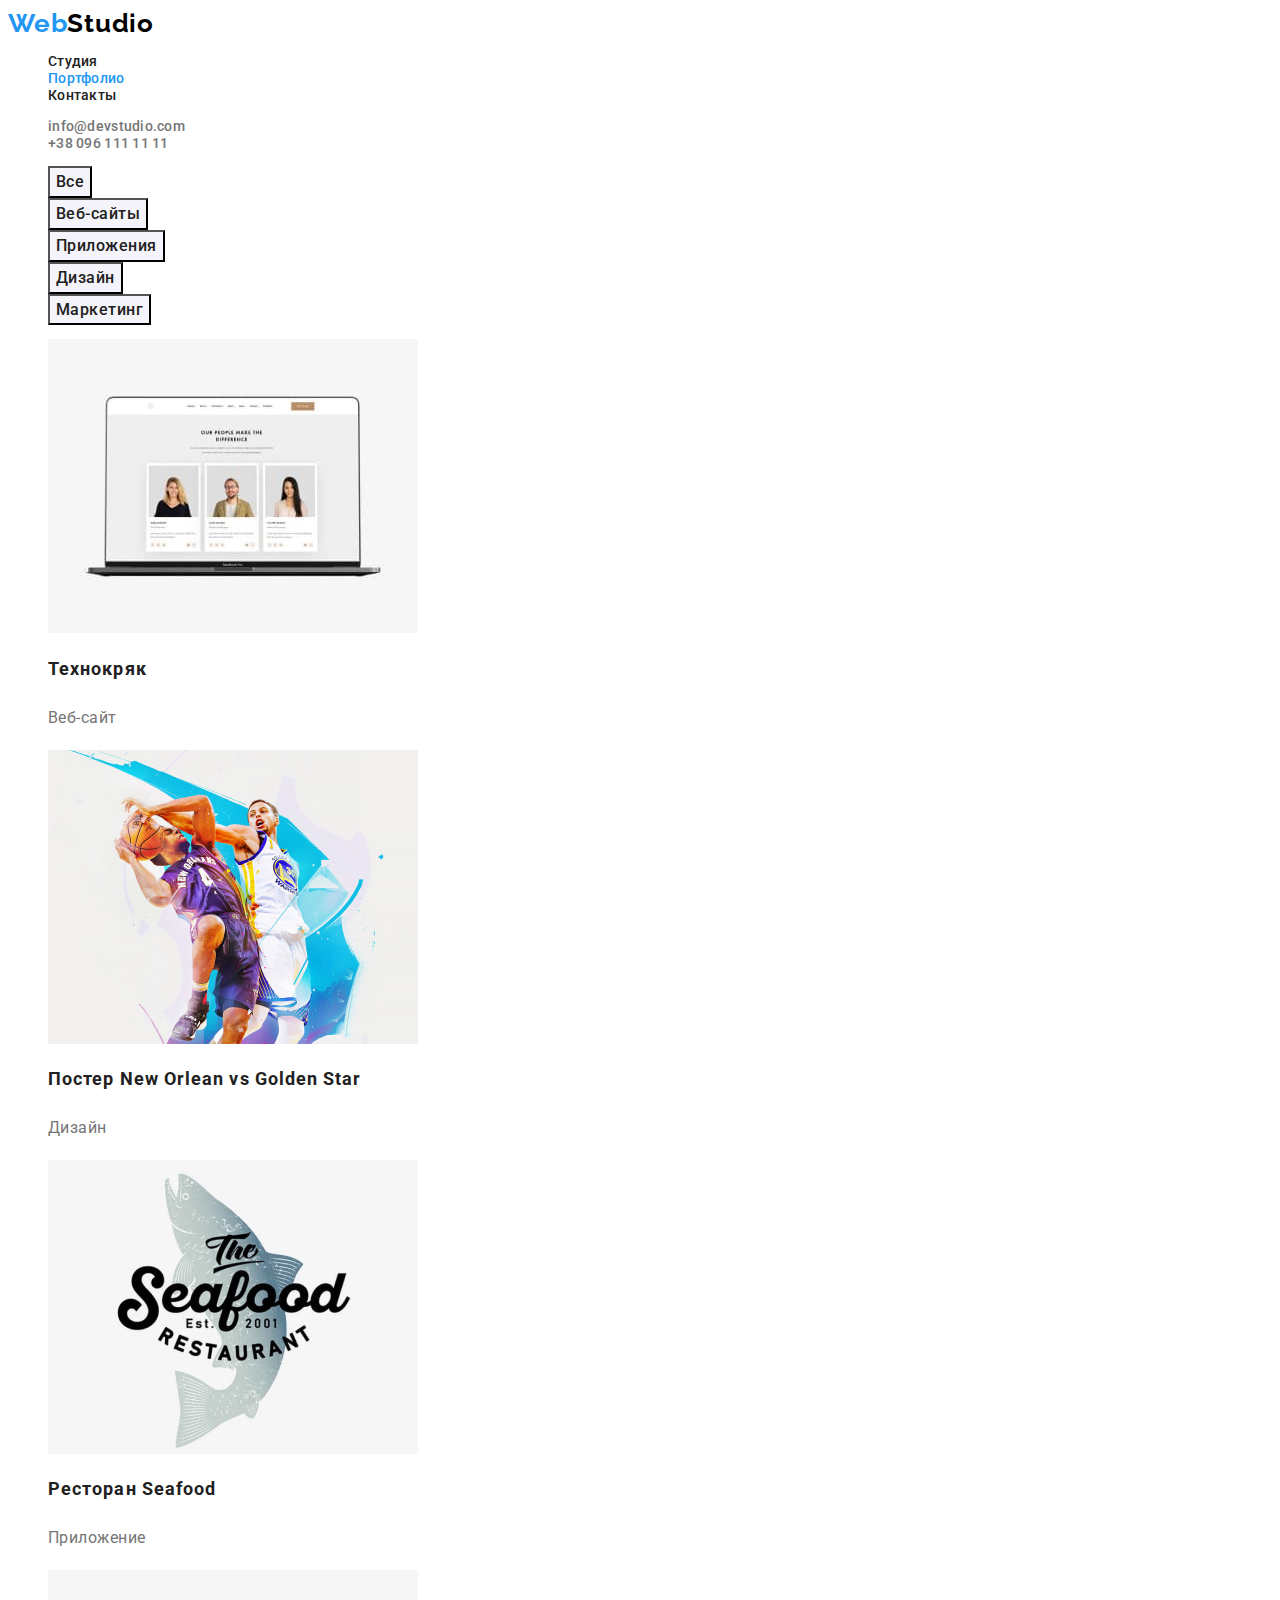
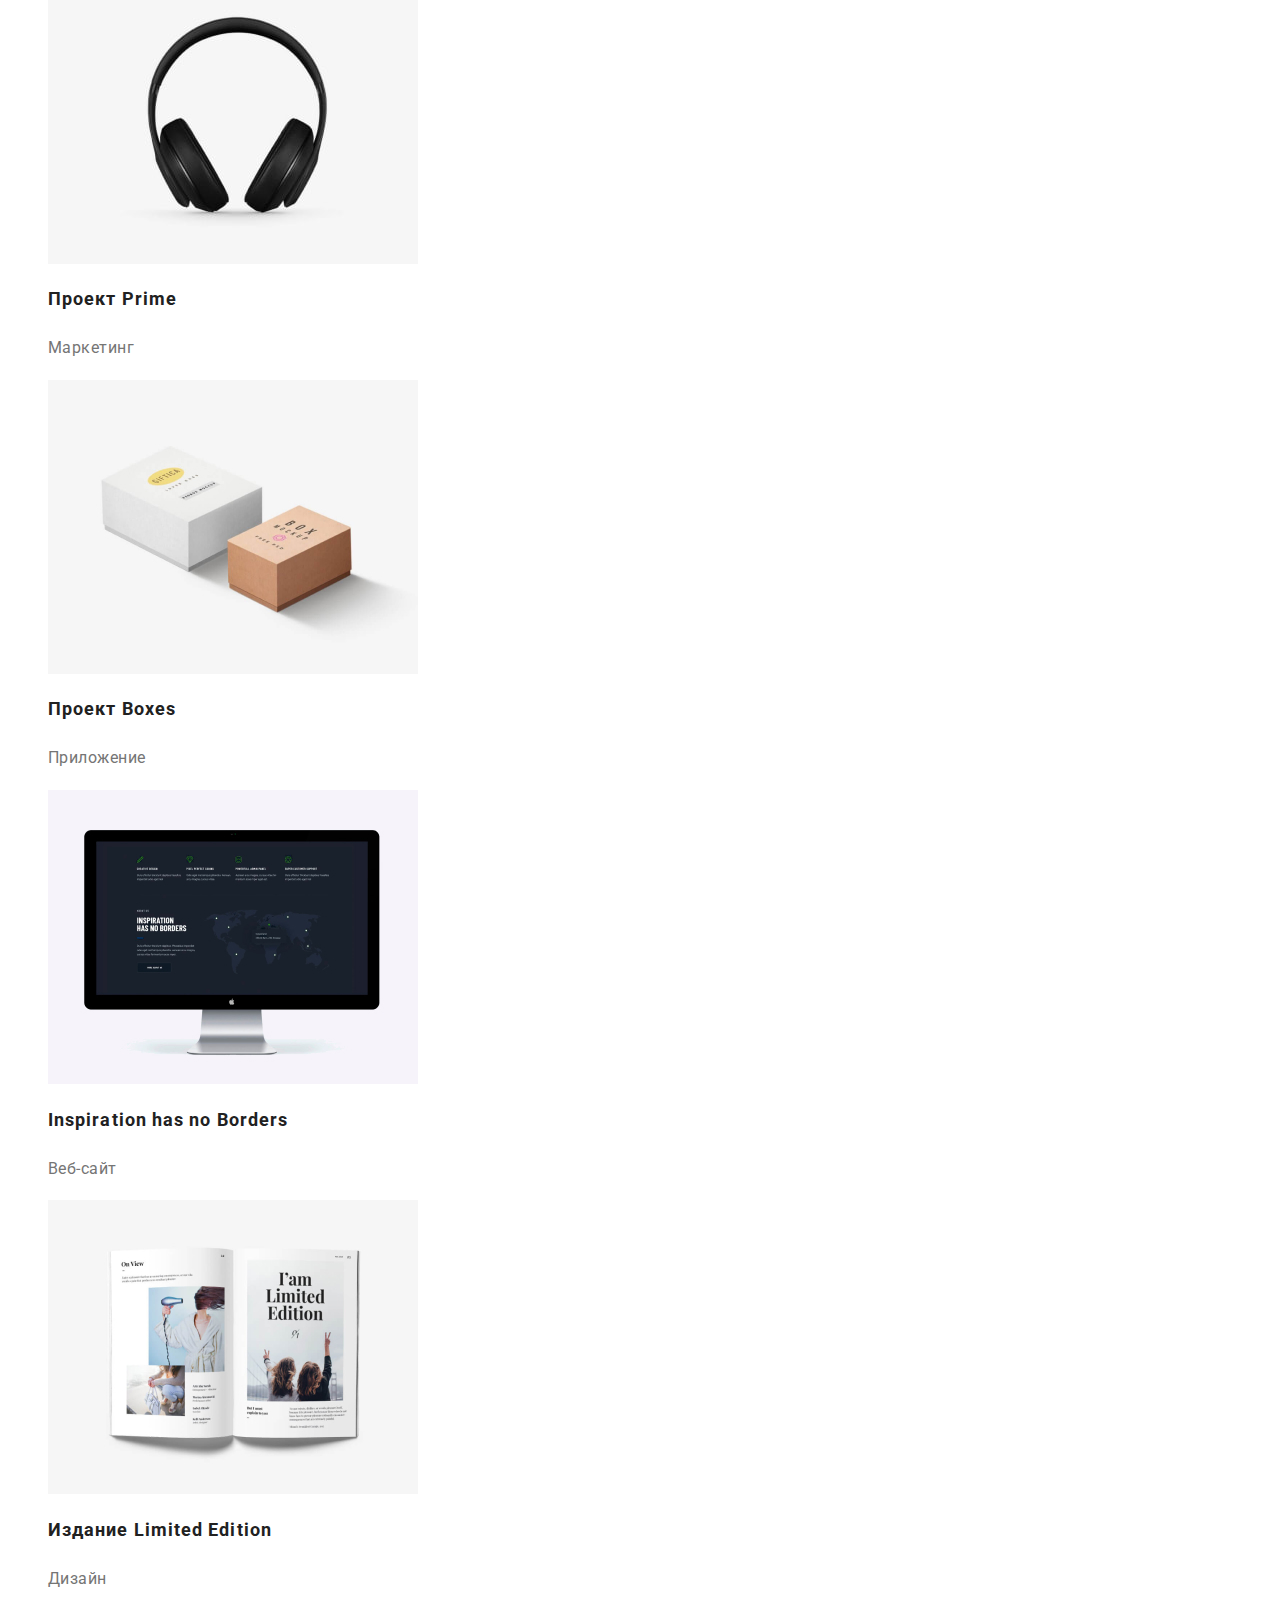
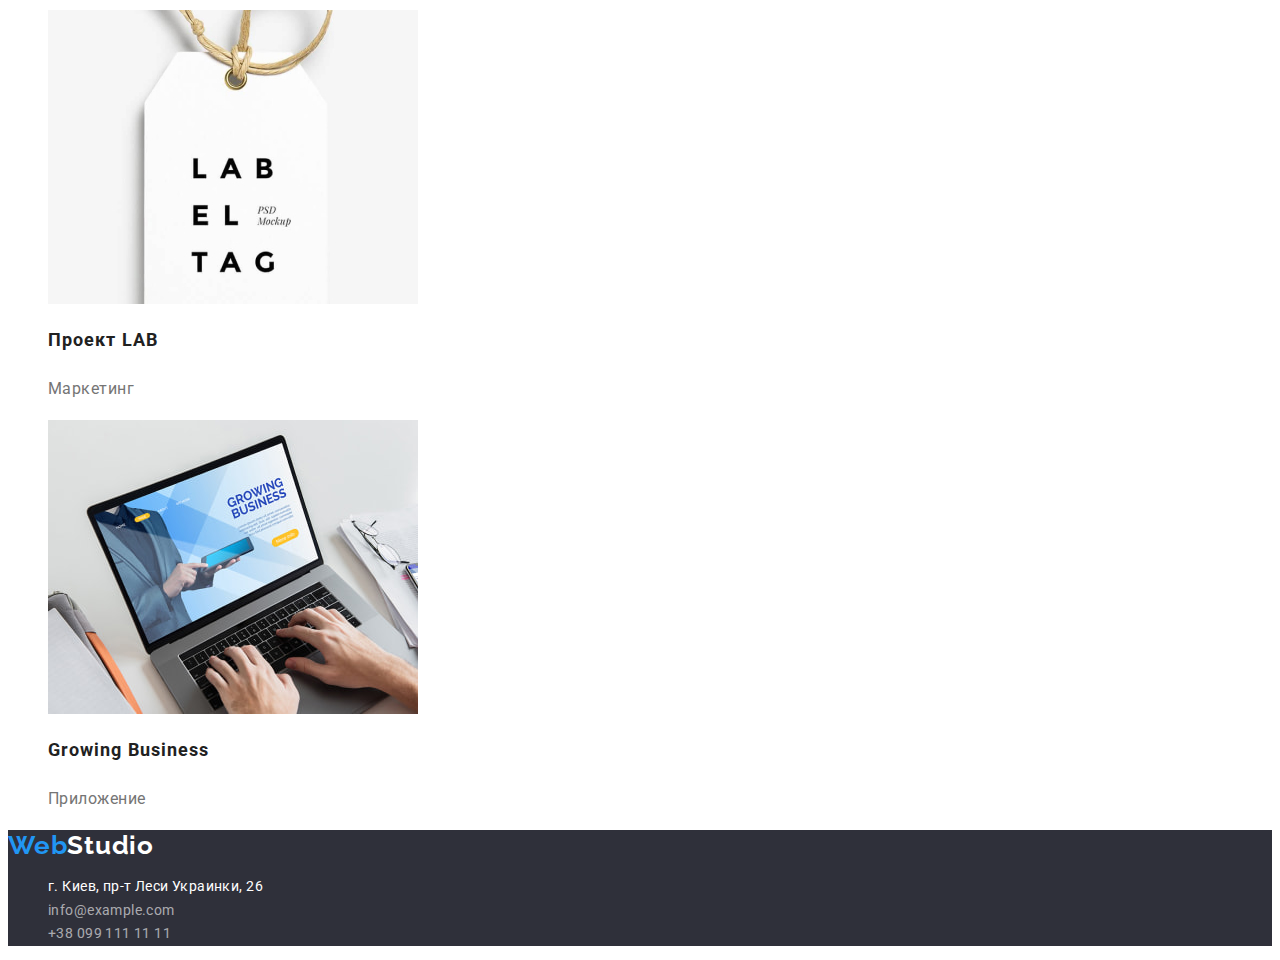
==== portfolio.html @ 7aa1b7e0 "Initial commit" ====
<!DOCTYPE html>
<html lang="ru">
  <head>
    <meta charset="UTF-8" />
    <meta http-equiv="X-UA-Compatible" content="IE=edge" />
    <meta name="viewport" content="width=device-width, initial-scale=1.0" />
    <title>Портфолио</title>
    <link rel="preconnect" href="https://fonts.googleapis.com" />
    <link rel="preconnect" href="https://fonts.gstatic.com" crossorigin />
    <link
      href="https://fonts.googleapis.com/css2?family=Raleway:wght@700&family=Roboto:wght@400;500;700;900&display=swap"
      rel="stylesheet"
    />
    <link rel="stylesheet" href="./css/styles.css" />
  </head>

  <body>
    <header class="header">
      <nav>
        <a class="logo" href="./index.html">
          Web<span class="header-logo">Studio</span></a
        >

        <ul class="nav">
          <li><a class="nav-list" href="./index.html">Студия</a></li>
          <li>
            <a class="nav-list current" href="./portfolio.html">Портфолио</a>
          </li>
          <li><a class="nav-list" href="">Контакты</a></li>
        </ul>
      </nav>
      <ul class="nav-auth">
        <li>
          <a class="mail nav-list" href="mailto:info@devstudio.com"
            >info@devstudio.com</a
          >
        </li>
        <li>
          <a class="mail nav-list" href="tel:380961111111">+38 096 111 11 11</a>
        </li>
      </ul>
    </header>
    <main>
      <section>
        <h1 class="visually-hidden">Примеры работ веб-студии</h1>
        <ul class="filter">
          <li><button class="button" type="button">Все</button></li>
          <li><button class="button" type="button">Веб-сайты</button></li>
          <li><button class="button" type="button">Приложения</button></li>
          <li><button class="button" type="button">Дизайн</button></li>
          <li><button class="button" type="button">Маркетинг</button></li>
        </ul>
        <ul class="portfolio-list">
          <li class="portfolio-item">
            <a class="portfolio-decor" href="">
              <img
                src="./images/portfolio/technokrjak.jpg"
                alt="Изображение ноутбука"
                width="370"
                height="294"
              />
              <h2 class="portfolio-company">Технокряк</h2>
              <p class="portfolio-desc">Веб-сайт</p>
            </a>
          </li>
          <li class="portfolio-item">
            <a class="portfolio-decor" href="">
              <img
                src="./images/portfolio/new-orlean.jpg"
                alt="Постер New Orlean"
                width="370"
                height="294"
              />
              <h2 class="portfolio-company">
                Постер New Orlean vs Golden Star
              </h2>
              <p class="portfolio-desc">Дизайн</p>
            </a>
          </li>
          <li class="portfolio-item">
            <a class="portfolio-decor" href="">
              <img
                src="./images/portfolio/seafood.jpg"
                alt="Ресторан Seafood"
                width="370"
                height="294"
              />
              <h2 class="portfolio-company">Ресторан Seafood</h2>
              <p class="portfolio-desc">Приложение</p>
            </a>
          </li>
          <li class="portfolio-item">
            <a class="portfolio-decor" href="">
              <img
                src="./images/portfolio/prime.jpg"
                alt="Наушники"
                width="370"
                height="294"
              />
              <h2 class="portfolio-company">Проект Prime</h2>
              <p class="portfolio-desc">Маркетинг</p>
            </a>
          </li>
          <li class="portfolio-item">
            <a class="portfolio-decor" href="">
              <img
                src="./images/portfolio/boxes.jpg"
                alt="Две коробки"
                width="370"
                height="294"
              />
              <h2 class="portfolio-company">Проект Boxes</h2>
              <p class="portfolio-desc">Приложение</p>
            </a>
          </li>
          <li class="portfolio-item">
            <a class="portfolio-decor" href="">
              <img
                src="./images/portfolio/inspiration.jpg"
                alt="Компьютер"
                width="370"
                height="294"
              />
              <h2 class="portfolio-company">Inspiration has no Borders</h2>
              <p class="portfolio-desc">Веб-сайт</p>
            </a>
          </li>
          <li class="portfolio-item">
            <a class="portfolio-decor" href="">
              <img
                src="./images/portfolio/limited-edition.jpg"
                alt="Книга"
                width="370"
                height="294"
              />
              <h2 class="portfolio-company">Издание Limited Edition</h2>
              <p class="portfolio-desc">Дизайн</p>
            </a>
          </li>
          <li class="portfolio-item">
            <a class="portfolio-decor" href="">
              <img
                src="./images/portfolio/lab.jpg"
                alt="Бирка"
                width="370"
                height="294"
              />
              <h2 class="portfolio-company">Проект LAB</h2>
              <p class="portfolio-desc">Маркетинг</p>
            </a>
          </li>
          <li class="portfolio-item">
            <a class="portfolio-decor" href="">
              <img
                src="./images/portfolio/growing-business.jpg"
                alt="Ноутбук"
                width="370"
                height="294"
              />
              <h2 class="portfolio-company">Growing Business</h2>
              <p class="portfolio-desc">Приложение</p>
            </a>
          </li>
        </ul>
      </section>
    </main>
    <footer class="footer">
      <a class="logo" href="./index.html">
        Web<span class="footer-logo">Studio</span></a
      >
      <address>
        <ul class="ul-adress">
          <li>
            <a
              class="adress"
              href="https://goo.gl/maps/PAiW9LLceKNYEAaVA"
              target="_blank"
              rel="noreferrer noopener nofollow"
              >г. Киев, пр-т Леси Украинки, 26</a
            >
          </li>
          <li>
            <a class="transparency adress" href="mailto:info@example.com"
              >info@example.com</a
            >
          </li>
          <li>
            <a class="transparency adress" href="tel:380991111111"
              >+38 099 111 11 11</a
            >
          </li>
        </ul>
      </address>
    </footer>
  </body>
</html>
---- css/styles.css ----
:root {
    --color-text: #757575;
    --color-h2-h3: #212121;
    --color-focus: #2196F3;
}

body {
    font-family: Roboto, sans-serif;
    color: var(--color-text);
    font-size: 14px; 
}

/* Header & Footer */
.header {
    background-color: #FFFFFF;
}

.logo {
    color: var(--color-focus);
    font-family: Raleway, sans-serif;
    font-weight: 700;
    font-size: 26px;
    line-height: 1.2;
    letter-spacing: 0.03em;
    text-decoration: none;
}

.header-logo {
    color: #000000;
}

.footer-logo {
    color: #FFFFFF;
}

.nav,
.nav-auth,
.ul-adress,
.feature-list,
.promo-list,
.team-list,
.filter,
.portfolio-list {
    list-style-type: none;
}

.nav-list {
    font-weight: 500;
    line-height: 1.14;
    letter-spacing: 0.02em;
    color: var(--color-h2-h3);
    text-decoration: none;
}

.nav-list:hover,
.nav-list:focus,
.mail.nav-list:hover,
.mail.nav-list:focus,
.adress:hover,
.adress:focus,
.transparency.adress:hover,
.transparency.adress:focus {
    color: var(--color-focus);
}

.nav-list.current {
    color: var(--color-focus);
}

.mail.nav-list {
    color: var(--color-text);
}


/* Body */

.section-hero {
    background-color: #2F303A;
    text-align: center;
}

.hero {
    font-weight: 900;
    font-size: 44px;
    line-height: 1.36;
    text-align: center;
    letter-spacing: 0.06em;
    text-transform: uppercase;
    color: #FFFFFF;
    
}

.button-hero {
    font-family: inherit;
    font-weight: 700;
    font-size: 16px;
    line-height: 1.88;
    color: #FFFFFF;
    letter-spacing: 0.06em;
    background-color: var(--color-focus);
    cursor: pointer;
}

.button-hero:hover,
.button-hero:focus {
    background-color:#188CE8; 
}

.visually-hidden {
    position: absolute;
    width: 1px;
    height: 1px;
    margin: -1px;
    border: 0;
    padding: 0;

    white-space: nowrap;
    clip-path: inset(100%);
    clip: rect(0 0 0 0);
    overflow: hidden;
}

.feature-title {
    font-size: 14px;
    line-height: 1.14;
    letter-spacing: 0.03em;
    text-transform: uppercase;
    color: var(--color-h2-h3);
}

.feature-text {
    line-height: 1.71;
    letter-spacing: 0.03em;
}

.title {
    font-size: 36px;
    line-height: 1.17;
    text-align: center;
    letter-spacing: 0.03em;
    color: var(--color-h2-h3);
}

.team {
    background-color: #F5F4FA;
}

.team-item {
    background-color: #FFFFFF;
}

.team-decor,
.portfolio-decor {
    text-decoration: none;
}

.team-name {
    font-weight: 500;
    font-size: 16px;
    line-height: 1.19;
    text-align: center;
    letter-spacing: 0.03em;
    color: var(--color-h2-h3);
}

.team-position {
    font-size: 16px;
    line-height: 1.19;
    text-align: center;
    letter-spacing: 0.03em;
    color: var(--color-text);
}


/* Portfolio */

.filter .button {
    font-family: inherit;
    font-weight: 500;
    font-size: 16px;
    line-height: 1.62;
    text-align: center;
    letter-spacing: 0.03em;
    color: var(--color-h2-h3);
    background-color:#F5F4FA;
    cursor: pointer;
}

.filter .button:hover,
.filter .button:focus {
    color: #FFFFFF;
    background-color: var(--color-focus);
}

.portfolio-item {
    background-color: #FFFFFF;
}

.portfolio-company {
font-size: 18px;
line-height: 2;
letter-spacing: 0.06em;
color: var(--color-h2-h3);
}

.portfolio-desc {
    font-size: 16px;
    line-height: 1.88;
    letter-spacing: 0.03em;
    color: var(--color-text);
}


/* Only Footer */

.footer {
    background-color: #2F303A;
}

.adress {
line-height: 1.7;
letter-spacing: 0.03em;
color: #FFFFFF;
text-decoration: none;
font-style: normal;
}

.transparency.adress {
color: rgba(255, 255, 255, 0.6);
}
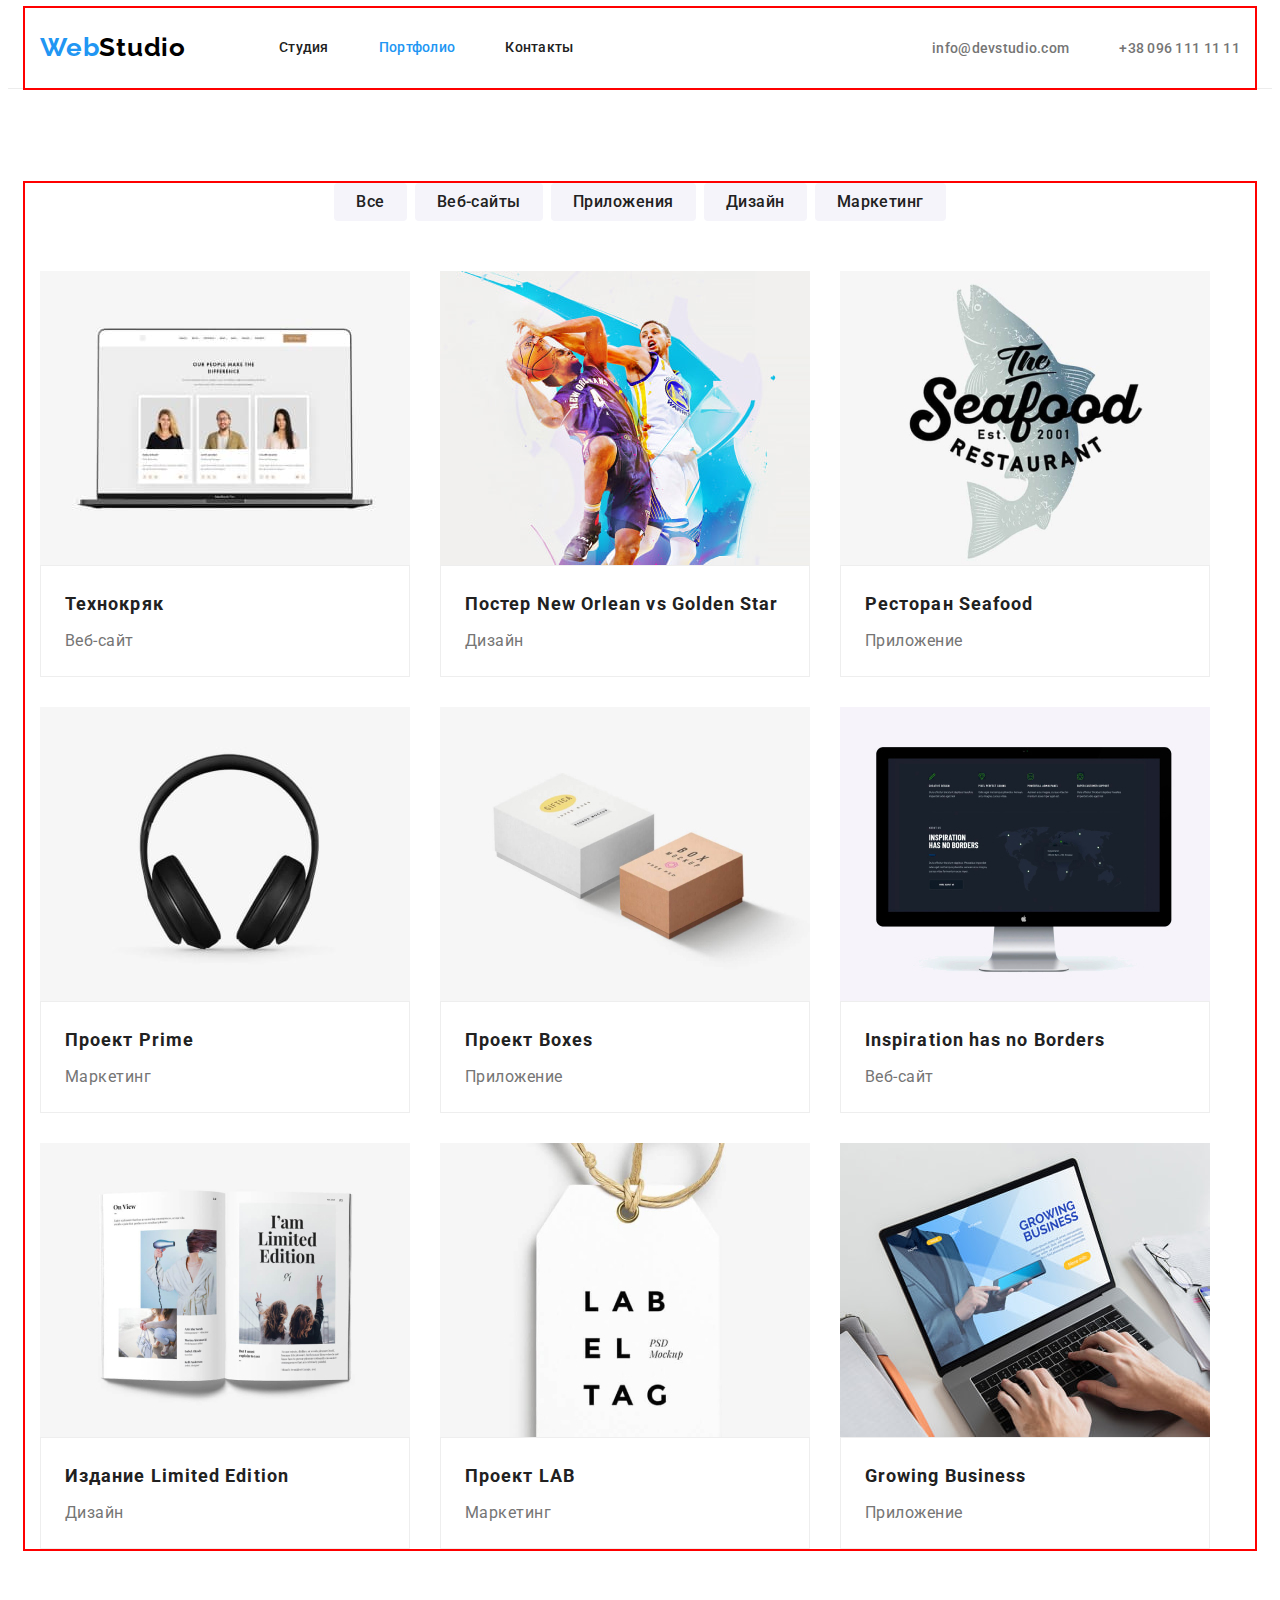
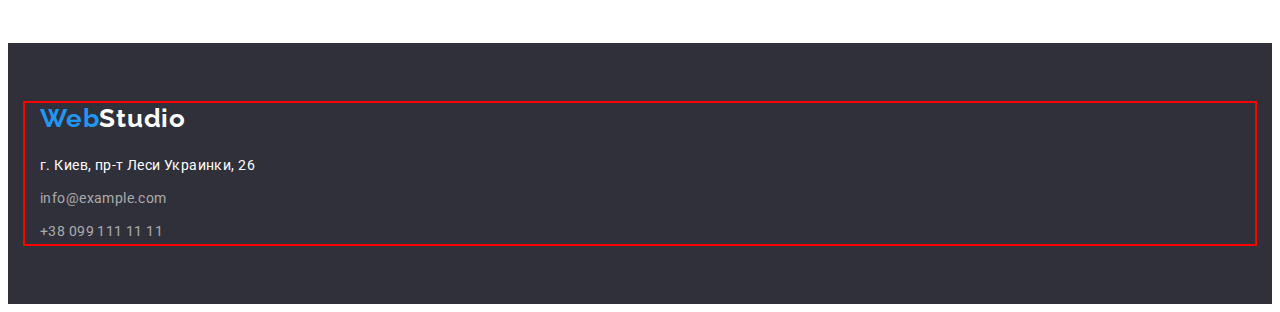
==== commit bd339c5d: "Ready HW 1.0" ====
--- a/portfolio.html
+++ b/portfolio.html
@@ -11,186 +11,223 @@
       href="https://fonts.googleapis.com/css2?family=Raleway:wght@700&family=Roboto:wght@400;500;700;900&display=swap"
       rel="stylesheet"
     />
+    <link
+      rel="stylesheet"
+      href="https://cdnjs.cloudflare.com/ajax/libs/modern-normalize/1.1.0/modern-normalize.min.css"
+      integrity="sha512-wpPYUAdjBVSE4KJnH1VR1HeZfpl1ub8YT/NKx4PuQ5NmX2tKuGu6U/JRp5y+Y8XG2tV+wKQpNHVUX03MfMFn9Q=="
+      crossorigin="anonymous"
+      referrerpolicy="no-referrer"
+    />
+
     <link rel="stylesheet" href="./css/styles.css" />
   </head>
 
   <body>
     <header class="header">
-      <nav>
-        <a class="logo" href="./index.html">
-          Web<span class="header-logo">Studio</span></a
-        >
-
-        <ul class="nav">
-          <li><a class="nav-list" href="./index.html">Студия</a></li>
+      <div class="container">
+        <nav class="nav-container">
+          <a class="logo" href="./index.html">
+            Web<span class="header-logo">Studio</span></a
+          >
+
+          <ul class="nav">
+            <li><a class="nav-list" href="./index.html">Студия</a></li>
+            <li>
+              <a class="nav-list current" href="./portfolio.html">Портфолио</a>
+            </li>
+            <li><a class="nav-list" href="">Контакты</a></li>
+          </ul>
+        </nav>
+        <ul class="nav-auth">
           <li>
-            <a class="nav-list current" href="./portfolio.html">Портфолио</a>
+            <a class="mail nav-list" href="mailto:info@devstudio.com"
+              >info@devstudio.com</a
+            >
           </li>
-          <li><a class="nav-list" href="">Контакты</a></li>
+          <li>
+            <a class="mail nav-list" href="tel:380961111111"
+              >+38 096 111 11 11</a
+            >
+          </li>
         </ul>
-      </nav>
-      <ul class="nav-auth">
-        <li>
-          <a class="mail nav-list" href="mailto:info@devstudio.com"
-            >info@devstudio.com</a
-          >
-        </li>
-        <li>
-          <a class="mail nav-list" href="tel:380961111111">+38 096 111 11 11</a>
-        </li>
-      </ul>
+      </div>
     </header>
     <main>
-      <section>
-        <h1 class="visually-hidden">Примеры работ веб-студии</h1>
-        <ul class="filter">
-          <li><button class="button" type="button">Все</button></li>
-          <li><button class="button" type="button">Веб-сайты</button></li>
-          <li><button class="button" type="button">Приложения</button></li>
-          <li><button class="button" type="button">Дизайн</button></li>
-          <li><button class="button" type="button">Маркетинг</button></li>
-        </ul>
-        <ul class="portfolio-list">
-          <li class="portfolio-item">
-            <a class="portfolio-decor" href="">
-              <img
-                src="./images/portfolio/technokrjak.jpg"
-                alt="Изображение ноутбука"
-                width="370"
-                height="294"
-              />
-              <h2 class="portfolio-company">Технокряк</h2>
-              <p class="portfolio-desc">Веб-сайт</p>
-            </a>
-          </li>
-          <li class="portfolio-item">
-            <a class="portfolio-decor" href="">
-              <img
-                src="./images/portfolio/new-orlean.jpg"
-                alt="Постер New Orlean"
-                width="370"
-                height="294"
-              />
-              <h2 class="portfolio-company">
-                Постер New Orlean vs Golden Star
-              </h2>
-              <p class="portfolio-desc">Дизайн</p>
-            </a>
-          </li>
-          <li class="portfolio-item">
-            <a class="portfolio-decor" href="">
-              <img
-                src="./images/portfolio/seafood.jpg"
-                alt="Ресторан Seafood"
-                width="370"
-                height="294"
-              />
-              <h2 class="portfolio-company">Ресторан Seafood</h2>
-              <p class="portfolio-desc">Приложение</p>
-            </a>
-          </li>
-          <li class="portfolio-item">
-            <a class="portfolio-decor" href="">
-              <img
-                src="./images/portfolio/prime.jpg"
-                alt="Наушники"
-                width="370"
-                height="294"
-              />
-              <h2 class="portfolio-company">Проект Prime</h2>
-              <p class="portfolio-desc">Маркетинг</p>
-            </a>
-          </li>
-          <li class="portfolio-item">
-            <a class="portfolio-decor" href="">
-              <img
-                src="./images/portfolio/boxes.jpg"
-                alt="Две коробки"
-                width="370"
-                height="294"
-              />
-              <h2 class="portfolio-company">Проект Boxes</h2>
-              <p class="portfolio-desc">Приложение</p>
-            </a>
-          </li>
-          <li class="portfolio-item">
-            <a class="portfolio-decor" href="">
-              <img
-                src="./images/portfolio/inspiration.jpg"
-                alt="Компьютер"
-                width="370"
-                height="294"
-              />
-              <h2 class="portfolio-company">Inspiration has no Borders</h2>
-              <p class="portfolio-desc">Веб-сайт</p>
-            </a>
-          </li>
-          <li class="portfolio-item">
-            <a class="portfolio-decor" href="">
-              <img
-                src="./images/portfolio/limited-edition.jpg"
-                alt="Книга"
-                width="370"
-                height="294"
-              />
-              <h2 class="portfolio-company">Издание Limited Edition</h2>
-              <p class="portfolio-desc">Дизайн</p>
-            </a>
-          </li>
-          <li class="portfolio-item">
-            <a class="portfolio-decor" href="">
-              <img
-                src="./images/portfolio/lab.jpg"
-                alt="Бирка"
-                width="370"
-                height="294"
-              />
-              <h2 class="portfolio-company">Проект LAB</h2>
-              <p class="portfolio-desc">Маркетинг</p>
-            </a>
-          </li>
-          <li class="portfolio-item">
-            <a class="portfolio-decor" href="">
-              <img
-                src="./images/portfolio/growing-business.jpg"
-                alt="Ноутбук"
-                width="370"
-                height="294"
-              />
-              <h2 class="portfolio-company">Growing Business</h2>
-              <p class="portfolio-desc">Приложение</p>
-            </a>
-          </li>
-        </ul>
+      <section class="section">
+        <div class="container">
+          <h1 class="visually-hidden">Примеры работ веб-студии</h1>
+          <ul class="filter">
+            <li><button class="button" type="button">Все</button></li>
+            <li><button class="button" type="button">Веб-сайты</button></li>
+            <li><button class="button" type="button">Приложения</button></li>
+            <li><button class="button" type="button">Дизайн</button></li>
+            <li><button class="button" type="button">Маркетинг</button></li>
+          </ul>
+          <ul class="portfolio-list">
+            <li class="portfolio-item">
+              <a class="portfolio-decor" href="">
+                <img
+                  src="./images/portfolio/technokrjak.jpg"
+                  alt="Изображение ноутбука"
+                  width="370"
+                  height="294"
+                />
+                <div class="portfolio-description">
+                  <h2 class="portfolio-company">Технокряк</h2>
+                  <p class="portfolio-desc">Веб-сайт</p>
+                </div>
+              </a>
+            </li>
+            <li class="portfolio-item">
+              <a class="portfolio-decor" href="">
+                <img
+                  src="./images/portfolio/new-orlean.jpg"
+                  alt="Постер New Orlean"
+                  width="370"
+                  height="294"
+                />
+                <div class="portfolio-description">
+                  <h2 class="portfolio-company">
+                    Постер New Orlean vs Golden Star
+                  </h2>
+                  <p class="portfolio-desc">Дизайн</p>
+                </div>
+              </a>
+            </li>
+            <li class="portfolio-item">
+              <a class="portfolio-decor" href="">
+                <img
+                  src="./images/portfolio/seafood.jpg"
+                  alt="Ресторан Seafood"
+                  width="370"
+                  height="294"
+                />
+
+                <div class="portfolio-description">
+                  <h2 class="portfolio-company">Ресторан Seafood</h2>
+                  <p class="portfolio-desc">Приложение</p>
+                </div>
+              </a>
+            </li>
+            <li class="portfolio-item">
+              <a class="portfolio-decor" href="">
+                <img
+                  src="./images/portfolio/prime.jpg"
+                  alt="Наушники"
+                  width="370"
+                  height="294"
+                />
+
+                <div class="portfolio-description">
+                  <h2 class="portfolio-company">Проект Prime</h2>
+                  <p class="portfolio-desc">Маркетинг</p>
+                </div>
+              </a>
+            </li>
+            <li class="portfolio-item">
+              <a class="portfolio-decor" href="">
+                <img
+                  src="./images/portfolio/boxes.jpg"
+                  alt="Две коробки"
+                  width="370"
+                  height="294"
+                />
+                <div class="portfolio-description">
+                  <h2 class="portfolio-company">Проект Boxes</h2>
+                  <p class="portfolio-desc">Приложение</p>
+                </div>
+              </a>
+            </li>
+            <li class="portfolio-item">
+              <a class="portfolio-decor" href="">
+                <img
+                  src="./images/portfolio/inspiration.jpg"
+                  alt="Компьютер"
+                  width="370"
+                  height="294"
+                />
+                <div class="portfolio-description">
+                  <h2 class="portfolio-company">Inspiration has no Borders</h2>
+                  <p class="portfolio-desc">Веб-сайт</p>
+                </div>
+              </a>
+            </li>
+            <li class="portfolio-item">
+              <a class="portfolio-decor" href="">
+                <img
+                  src="./images/portfolio/limited-edition.jpg"
+                  alt="Книга"
+                  width="370"
+                  height="294"
+                />
+
+                <div class="portfolio-description">
+                  <h2 class="portfolio-company">Издание Limited Edition</h2>
+                  <p class="portfolio-desc">Дизайн</p>
+                </div>
+              </a>
+            </li>
+            <li class="portfolio-item">
+              <a class="portfolio-decor" href="">
+                <img
+                  src="./images/portfolio/lab.jpg"
+                  alt="Бирка"
+                  width="370"
+                  height="294"
+                />
+                <div class="portfolio-description">
+                  <h2 class="portfolio-company">Проект LAB</h2>
+                  <p class="portfolio-desc">Маркетинг</p>
+                </div>
+              </a>
+            </li>
+            <li class="portfolio-item">
+              <a class="portfolio-decor" href="">
+                <img
+                  src="./images/portfolio/growing-business.jpg"
+                  alt="Ноутбук"
+                  width="370"
+                  height="294"
+                />
+                <div class="portfolio-description">
+                  <h2 class="portfolio-company">Growing Business</h2>
+                  <p class="portfolio-desc">Приложение</p>
+                </div>
+              </a>
+            </li>
+          </ul>
+        </div>
       </section>
     </main>
     <footer class="footer">
-      <a class="logo" href="./index.html">
-        Web<span class="footer-logo">Studio</span></a
-      >
-      <address>
-        <ul class="ul-adress">
-          <li>
-            <a
-              class="adress"
-              href="https://goo.gl/maps/PAiW9LLceKNYEAaVA"
-              target="_blank"
-              rel="noreferrer noopener nofollow"
-              >г. Киев, пр-т Леси Украинки, 26</a
-            >
-          </li>
-          <li>
-            <a class="transparency adress" href="mailto:info@example.com"
-              >info@example.com</a
-            >
-          </li>
-          <li>
-            <a class="transparency adress" href="tel:380991111111"
-              >+38 099 111 11 11</a
-            >
-          </li>
-        </ul>
-      </address>
+      <div class="container">
+        <a class="logo" href="./index.html">
+          Web<span class="footer-logo">Studio</span></a
+        >
+        <address>
+          <ul class="ul-adress">
+            <li>
+              <a
+                class="adress"
+                href="https://goo.gl/maps/PAiW9LLceKNYEAaVA"
+                target="_blank"
+                rel="noreferrer noopener nofollow"
+                >г. Киев, пр-т Леси Украинки, 26</a
+              >
+            </li>
+            <li>
+              <a class="transparency adress" href="mailto:info@example.com"
+                >info@example.com</a
+              >
+            </li>
+            <li>
+              <a class="transparency adress" href="tel:380991111111"
+                >+38 099 111 11 11</a
+              >
+            </li>
+          </ul>
+        </address>
+      </div>
     </footer>
   </body>
 </html>
--- a/css/styles.css
+++ b/css/styles.css
@@ -1,36 +1,92 @@
+/* General styles */
+
 :root {
-    --color-text: #757575;
-    --color-h2-h3: #212121;
-    --color-focus: #2196F3;
+  --color-text: #757575;
+  --color-h2-h3: #212121;
+  --color-focus: #2196f3;
 }
 
 body {
-    font-family: Roboto, sans-serif;
-    color: var(--color-text);
-    font-size: 14px; 
+  font-family: Roboto, sans-serif;
+  color: var(--color-text);
+  font-size: 14px;
+}
+
+h1,
+h2,
+h3,
+h4,
+h5,
+h6,
+p,
+ul {
+  margin: 0;
+}
+
+ul {
+  padding-inline-start: 0;
+}
+
+img {
+  display: block;
+}
+
+.section {
+  padding-top: 94px;
+  padding-bottom: 94px;
+}
+
+.container {
+  width: 1200px;
+  padding-left: 15px;
+  padding-right: 15px;
+  margin-left: auto;
+  margin-right: auto;
+  outline: 2px solid red;
 }
 
 /* Header & Footer */
+.header > .container,
+.header > .container > .nav-container,
+.header > .container > .nav-container > .nav,
+.header > .container > .nav-auth {
+  display: flex;
+  justify-content: space-between;
+  align-items: center;
+}
+
+.header > .container .nav {
+  margin-left: 93px;
+}
+
+.nav-container > .nav > li + li,
+.nav-auth > li + li {
+  margin-left: 50px;
+}
+
+.nav-container > .nav > li > a {
+  display: inline-block;
+  padding-top: 32px;
+  padding-bottom: 32px;
+}
+
 .header {
-    background-color: #FFFFFF;
+  background-color: #ffffff;
+  border-bottom: 1px solid #ececec;
 }
 
 .logo {
-    color: var(--color-focus);
-    font-family: Raleway, sans-serif;
-    font-weight: 700;
-    font-size: 26px;
-    line-height: 1.2;
-    letter-spacing: 0.03em;
-    text-decoration: none;
+  color: var(--color-focus);
+  font-family: Raleway, sans-serif;
+  font-weight: 700;
+  font-size: 26px;
+  line-height: 1.2;
+  letter-spacing: 0.03em;
+  text-decoration: none;
 }
 
 .header-logo {
-    color: #000000;
-}
-
-.footer-logo {
-    color: #FFFFFF;
+  color: #000000;
 }
 
 .nav,
@@ -41,15 +97,15 @@
 .team-list,
 .filter,
 .portfolio-list {
-    list-style-type: none;
+  list-style-type: none;
 }
 
 .nav-list {
-    font-weight: 500;
-    line-height: 1.14;
-    letter-spacing: 0.02em;
-    color: var(--color-h2-h3);
-    text-decoration: none;
+  font-weight: 500;
+  line-height: 1.14;
+  letter-spacing: 0.02em;
+  color: var(--color-h2-h3);
+  text-decoration: none;
 }
 
 .nav-list:hover,
@@ -60,171 +116,274 @@
 .adress:focus,
 .transparency.adress:hover,
 .transparency.adress:focus {
-    color: var(--color-focus);
+  color: var(--color-focus);
 }
 
 .nav-list.current {
-    color: var(--color-focus);
+  color: var(--color-focus);
 }
 
 .mail.nav-list {
-    color: var(--color-text);
-}
-
+  color: var(--color-text);
+}
 
 /* Body */
 
+/* Hero */
+
 .section-hero {
-    background-color: #2F303A;
-    text-align: center;
+  background-color: #2f303a;
+  text-align: center;
 }
 
 .hero {
-    font-weight: 900;
-    font-size: 44px;
-    line-height: 1.36;
-    text-align: center;
-    letter-spacing: 0.06em;
-    text-transform: uppercase;
-    color: #FFFFFF;
-    
+  font-weight: 900;
+  font-size: 44px;
+  line-height: 1.36;
+  text-align: center;
+  letter-spacing: 0.06em;
+  text-transform: uppercase;
+  color: #ffffff;
+  margin-bottom: 30px;
 }
 
 .button-hero {
-    font-family: inherit;
-    font-weight: 700;
-    font-size: 16px;
-    line-height: 1.88;
-    color: #FFFFFF;
-    letter-spacing: 0.06em;
-    background-color: var(--color-focus);
-    cursor: pointer;
+  font-family: inherit;
+  font-weight: 700;
+  font-size: 16px;
+  line-height: 1.88;
+  color: #ffffff;
+  letter-spacing: 0.06em;
+  background-color: var(--color-focus);
+  cursor: pointer;
+  padding: 10px 32px;
+  box-shadow: 0px 4px 4px rgba(0, 0, 0, 0.15);
+  border: none;
+  border-radius: 4px;
+  min-width: 200px;
 }
 
 .button-hero:hover,
 .button-hero:focus {
-    background-color:#188CE8; 
-}
+  background-color: #188ce8;
+}
+
+/* Feature */
 
 .visually-hidden {
-    position: absolute;
-    width: 1px;
-    height: 1px;
-    margin: -1px;
-    border: 0;
-    padding: 0;
-
-    white-space: nowrap;
-    clip-path: inset(100%);
-    clip: rect(0 0 0 0);
-    overflow: hidden;
+  position: absolute;
+  width: 1px;
+  height: 1px;
+  margin: -1px;
+  border: 0;
+  padding: 0;
+  white-space: nowrap;
+  clip-path: inset(100%);
+  clip: rect(0 0 0 0);
+  overflow: hidden;
+}
+
+.feature-list {
+  display: flex;
+  justify-content: space-between;
+}
+
+.feature-list > li + li {
+  margin-left: 30px;
 }
 
 .feature-title {
-    font-size: 14px;
-    line-height: 1.14;
-    letter-spacing: 0.03em;
-    text-transform: uppercase;
-    color: var(--color-h2-h3);
+  font-size: 14px;
+  line-height: 1.14;
+  letter-spacing: 0.03em;
+  text-transform: uppercase;
+  color: var(--color-h2-h3);
+  margin-bottom: 10px;
 }
 
 .feature-text {
-    line-height: 1.71;
-    letter-spacing: 0.03em;
+  line-height: 1.71;
+  letter-spacing: 0.03em;
+  max-width: 270px;
+}
+
+/* Promo */
+.promo {
+  padding-bottom: 94px;
 }
 
 .title {
-    font-size: 36px;
-    line-height: 1.17;
-    text-align: center;
-    letter-spacing: 0.03em;
-    color: var(--color-h2-h3);
-}
+  font-size: 36px;
+  line-height: 1.17;
+  text-align: center;
+  letter-spacing: 0.03em;
+  color: var(--color-h2-h3);
+  margin-bottom: 50px;
+}
+
+.promo-list {
+  display: flex;
+}
+
+.promo-list > li:not(:first-child) {
+  margin-left: 30px;
+}
+
+/* Team */
 
 .team {
-    background-color: #F5F4FA;
+  background-color: #f5f4fa;
+}
+
+.team .title {
+  margin-bottom: 50px;
+}
+
+.team-list {
+  display: flex;
 }
 
 .team-item {
-    background-color: #FFFFFF;
+  background-color: #ffffff;
+  box-shadow: 0px 1px 3px rgba(0, 0, 0, 0.12), 0px 1px 1px rgba(0, 0, 0, 0.14),
+    0px 2px 1px rgba(0, 0, 0, 0.2);
+  border-radius: 0px 0px 4px 4px;
+}
+
+.team-item:not(:first-child) {
+  margin-left: 30px;
 }
 
 .team-decor,
 .portfolio-decor {
-    text-decoration: none;
+  text-decoration: none;
+}
+
+.team-img {
+  margin-bottom: 30px;
 }
 
 .team-name {
-    font-weight: 500;
-    font-size: 16px;
-    line-height: 1.19;
-    text-align: center;
-    letter-spacing: 0.03em;
-    color: var(--color-h2-h3);
+  font-weight: 500;
+  font-size: 16px;
+  line-height: 1.19;
+  text-align: center;
+  letter-spacing: 0.03em;
+  color: var(--color-h2-h3);
+  margin-bottom: 10px;
 }
 
 .team-position {
-    font-size: 16px;
-    line-height: 1.19;
-    text-align: center;
-    letter-spacing: 0.03em;
-    color: var(--color-text);
-}
-
+  font-size: 16px;
+  line-height: 1.19;
+  text-align: center;
+  letter-spacing: 0.03em;
+  color: var(--color-text);
+  margin-bottom: 30px;
+}
 
 /* Portfolio */
 
+.filter {
+  display: flex;
+  justify-content: center;
+  margin-bottom: 50px;
+}
+
 .filter .button {
-    font-family: inherit;
-    font-weight: 500;
-    font-size: 16px;
-    line-height: 1.62;
-    text-align: center;
-    letter-spacing: 0.03em;
-    color: var(--color-h2-h3);
-    background-color:#F5F4FA;
-    cursor: pointer;
+  font-family: inherit;
+  font-weight: 500;
+  font-size: 16px;
+  line-height: 1.62;
+  text-align: center;
+  letter-spacing: 0.03em;
+  color: var(--color-h2-h3);
+  background-color: #f5f4fa;
+  cursor: pointer;
+  padding: 6px 22px;
+  border-radius: 4px;
+  border: none;
 }
 
 .filter .button:hover,
 .filter .button:focus {
-    color: #FFFFFF;
-    background-color: var(--color-focus);
+  color: #ffffff;
+  background-color: var(--color-focus);
+  box-shadow: 0px 3px 1px rgba(0, 0, 0, 0.1), 0px 1px 2px rgba(0, 0, 0, 0.08),
+    0px 2px 2px rgba(0, 0, 0, 0.12);
+  border-radius: 4px;
+}
+
+.filter li:not(:last-child) {
+  margin-right: 8px;
+}
+
+.portfolio-list {
+  display: flex;
+  flex-wrap: wrap;
 }
 
 .portfolio-item {
-    background-color: #FFFFFF;
+  background-color: #ffffff;
+}
+
+.portfolio-item:not(:nth-child(3n)) {
+  margin-right: 30px;
+}
+
+.portfolio-item:not(:nth-last-child(-n + 3)) {
+  margin-bottom: 30px;
+}
+
+.portfolio-description {
+  padding: 20px 24px;
+  border: 1px solid #eeeeee;
 }
 
 .portfolio-company {
-font-size: 18px;
-line-height: 2;
-letter-spacing: 0.06em;
-color: var(--color-h2-h3);
+  font-size: 18px;
+  line-height: 2;
+  letter-spacing: 0.06em;
+  color: var(--color-h2-h3);
+  margin-bottom: 4px;
 }
 
 .portfolio-desc {
-    font-size: 16px;
-    line-height: 1.88;
-    letter-spacing: 0.03em;
-    color: var(--color-text);
-}
-
+  font-size: 16px;
+  line-height: 1.88;
+  letter-spacing: 0.03em;
+  color: var(--color-text);
+}
 
 /* Only Footer */
 
 .footer {
-    background-color: #2F303A;
+  background-color: #2f303a;
+  padding-top: 60px;
+  padding-bottom: 60px;
+}
+
+.footer-logo {
+  color: #ffffff;
+}
+
+.footer > .container > .logo {
+  display: inline-block;
+  margin-bottom: 20px;
 }
 
 .adress {
-line-height: 1.7;
-letter-spacing: 0.03em;
-color: #FFFFFF;
-text-decoration: none;
-font-style: normal;
+  line-height: 1.7;
+  letter-spacing: 0.03em;
+  color: #ffffff;
+  text-decoration: none;
+  font-style: normal;
 }
 
 .transparency.adress {
-color: rgba(255, 255, 255, 0.6);
-}
+  color: rgba(255, 255, 255, 0.6);
+}
+
+.ul-adress li:not(:last-child) {
+  margin-bottom: 9px;
+}
